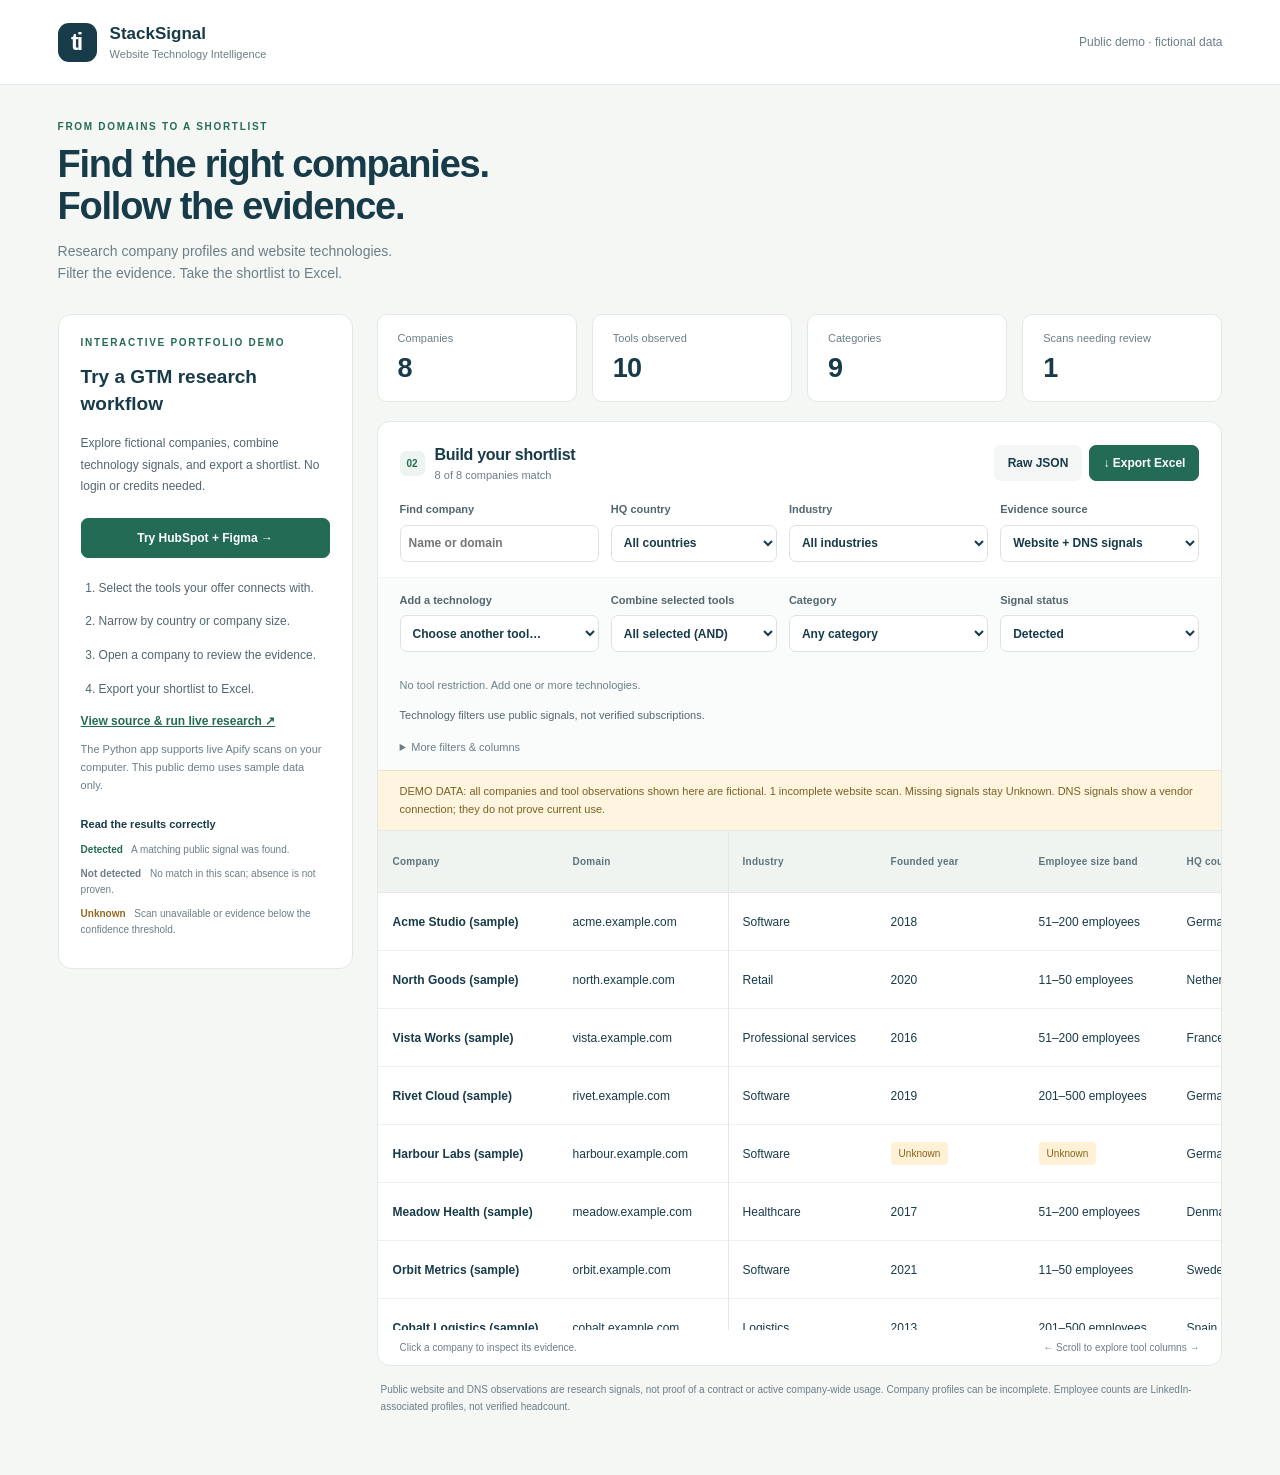
==== docs/index.html @ 9c19eadc "Release GTM research dashboard and interactive Pages demo" ====
<!doctype html>
<html lang="en"><head><meta charset="utf-8"><meta name="viewport" content="width=device-width,initial-scale=1"><title>StackSignal · Website Technology Intelligence</title><meta http-equiv="Content-Security-Policy" content="default-src 'self'; script-src 'self'; style-src 'self'; connect-src 'none'; img-src 'self' data:; object-src 'none'; base-uri 'none'; form-action 'none'"><meta name="description" content="Turn website technology signals and company profiles into an evidence-aware GTM shortlist."><link rel="stylesheet" href="./style.css"><script src="./engine.js" defer></script><script src="./xlsx.js" defer></script><script src="./demo-data.js" defer></script><script src="./app.js" defer></script></head>
<body data-mode="demo">
<header><a class="brand" href="./"><span class="brand-mark">ti</span><span>StackSignal<small>Website Technology Intelligence</small></span></a><span class="local-badge" id="mode-badge">Public demo · fictional data</span></header>
<main>
<section class="intro"><p class="eyebrow">FROM DOMAINS TO A SHORTLIST</p><h1>Find the right companies.<br>Follow the evidence.</h1><p>Research company profiles and website technologies.<br>Filter the evidence. Take the shortlist to Excel.</p></section>
<section class="workspace">
<aside class="panel research"><div id="demo-controls"><p class="eyebrow">INTERACTIVE PORTFOLIO DEMO</p><h2>Try a GTM research workflow</h2><p class="demo-copy">Explore fictional companies, combine technology signals, and export a shortlist. No login or credits needed.</p><button id="preset" class="primary">Try HubSpot + Figma →</button><ol class="tour"><li>Select the tools your offer connects with.</li><li>Narrow by country or company size.</li><li>Open a company to review the evidence.</li><li>Export your shortlist to Excel.</li></ol><a class="repo-link" href="https://github.com/vinaynaik432-debug/website-technology-intelligence" target="_blank" rel="noopener noreferrer">View source & run live research ↗</a><p class="hint">The Python app supports live Apify scans on your computer. This public demo uses sample data only.</p></div><div class="saved"><label for="runs">Saved research</label><select id="runs"></select><p id="saved-date" class="hint"></p></div>
<div class="key"><strong>Read the results correctly</strong><p><b class="yes-text">Detected</b> A matching public signal was found.</p><p><b>Not detected</b> No match in this scan; absence is not proven.</p><p><b class="unknown-text">Unknown</b> Scan unavailable or evidence below the confidence threshold.</p></div>
<div hidden id="live-controls"><button id="scan"></button><button id="retry"></button><input id="upload" type="file"><span id="scan-message"></span></div></aside>
<div class="results">
<div class="metrics"><div><span>Companies</span><strong id="company-count">—</strong></div><div><span>Tools observed</span><strong id="tool-count">—</strong></div><div><span>Categories</span><strong id="category-count">—</strong></div><div><span>Scans needing review</span><strong id="review-count">—</strong></div></div>
<section class="panel shortlist"><div class="results-heading"><div class="panel-heading"><span class="step">02</span><div><h2>Build your shortlist</h2><p id="result-count">Loading saved research…</p></div></div><div class="exports"><button id="json" class="quiet">Raw JSON</button><button id="excel" class="primary small">↓ Export Excel</button></div></div>
<div class="filters"><label>Find company<input id="query" type="search" placeholder="Name or domain"></label><label>HQ country<select id="country"><option value="">All countries</option></select></label><label>Industry<select id="industry"><option value="">All industries</option></select></label><label>Evidence source<select id="scope"><option value="all">Website + DNS signals</option><option value="website">Website observations</option><option value="dns">DNS signals</option></select></label></div>
<div class="filters secondary"><label>Add a technology<select id="tool"><option value="">Choose tools…</option></select></label><label>Combine selected tools<select id="tool-match"><option value="all">All selected (AND)</option><option value="any">Any selected (OR)</option></select></label><label>Category<select id="category"><option value="">Any category</option></select></label><label>Signal status<select id="state"><option value="Yes">Detected</option><option value="No">Not detected</option><option value="Unknown">Unknown</option></select></label></div>
<div class="selected-tools" id="selected-tools" aria-label="Selected technologies"></div><p id="filter-explanation" class="filter-explanation" aria-live="polite"></p><details class="advanced"><summary>More filters & columns</summary><p class="hint">Match score is the scanner’s fingerprint strength, not the probability of active use. DNS signals may reflect a past account.</p><div class="advanced-inner"><label>Minimum match score<select id="confidence"><option value="50">50 / 100 (default)</option><option value="75">75 / 100</option><option value="100">100 / 100</option><option value="0">Include weak signals</option></select></label><label>Min LinkedIn employees<input id="min-employees" type="number" min="0" placeholder="Any"></label><label>Max LinkedIn employees<input id="max-employees" type="number" min="0" placeholder="Any"></label><label class="check"><input id="all-fields" type="checkbox"> Show all company columns</label><button id="clear" class="quiet">Reset filters</button></div></details>
<div id="notice" class="notice" role="status" hidden></div>
<div class="table-container"><table id="company-table"><thead></thead><tbody></tbody></table><div id="empty" class="empty" hidden><strong>No companies match these filters</strong><p>Try another technology, select Unknown, or reset the filters.</p></div></div>
<div class="table-footer"><span>Click a company to inspect its evidence.</span><span>← Scroll to explore tool columns →</span></div>
</section>
<p class="footnote">Public website and DNS observations are research signals, not proof of a contract or active company-wide usage. Company profiles can be incomplete. Employee counts are LinkedIn-associated profiles, not verified headcount.</p>
</div></section>
</main>
<dialog id="detail"><div class="dialog-heading"><div><p class="eyebrow">COMPANY EVIDENCE</p><h2 id="detail-title"></h2><p id="detail-domain"></p></div><button id="close-detail" aria-label="Close company details">×</button></div><div id="detail-body"></div></dialog>
<div id="toast" role="status" hidden></div>
</body></html>
---- docs/style.css ----
:root{--ink:#183b49;--muted:#6b7e86;--line:#e2e8e7;--green:#236b55;--bg:#f5f7f5;--white:#fff;--amber:#92691f}*{box-sizing:border-box}body{margin:0;background:var(--bg);color:var(--ink);font:14px -apple-system,BlinkMacSystemFont,"Segoe UI",sans-serif}header{height:85px;padding:0 4.5%;border-bottom:1px solid var(--line);display:flex;align-items:center;justify-content:space-between;background:#fff}.brand{display:flex;align-items:center;gap:13px;color:var(--ink);text-decoration:none;font-size:17px;font-weight:650}.brand small{display:block;font-size:11px;color:var(--muted);font-weight:400;margin-top:4px}.brand-mark{width:39px;height:39px;display:grid;place-items:center;background:var(--ink);color:white;border-radius:11px;font-size:23px;letter-spacing:-2px;padding-right:2px}.local-badge{font-size:12px;color:var(--muted);display:flex;gap:7px;align-items:center}.local-badge span{height:6px;width:6px;border-radius:50%;background:#54a17c}main{max-width:1720px;margin:auto;padding:36px 4.5% 45px}.intro{margin-bottom:30px}.eyebrow{font-size:10px;font-weight:700;letter-spacing:1.7px;color:var(--green);margin:0 0 12px}h1{font-size:38px;line-height:1.1;letter-spacing:-1.25px;font-weight:620;margin:0 0 12px}.intro>p:last-child{color:var(--muted);line-height:1.6;margin:0}.workspace{display:grid;grid-template-columns:295px minmax(0,1fr);gap:24px;align-items:start}.panel{background:#fff;border:1px solid var(--line);border-radius:13px}.research{padding:22px}.panel-heading{display:flex;gap:10px;align-items:center;margin-bottom:22px}.panel-heading h2{margin:0;font-size:16px;font-weight:650;letter-spacing:-.3px}.step{font-size:10px;font-weight:600;display:grid;place-items:center;width:25px;height:25px;background:#edf3ef;border-radius:6px;color:var(--green);flex-shrink:0}label{display:block;font-size:11px;font-weight:600;line-height:1.5;color:#52666f}input,select,textarea{display:block;width:100%;border:1px solid #dbe3e0;border-radius:7px;background:white;color:var(--ink);font:inherit;font-size:12px;padding:10px;margin-top:7px;outline:none}input:focus,select:focus,textarea:focus{border-color:#4e8f77;box-shadow:0 0 0 3px #e8f2ed}textarea{resize:vertical;font:13px/1.8 ui-monospace,monospace;min-height:116px}button,.upload{cursor:pointer;font:600 12px -apple-system,BlinkMacSystemFont,"Segoe UI",sans-serif}button{border:1px solid var(--line);border-radius:7px;background:white;padding:10px 13px;color:var(--ink)}button:hover{filter:brightness(.97)}button:disabled{opacity:.5;cursor:wait}.primary{background:var(--green);color:white;border-color:var(--green);padding:12px 15px}.research>.primary{width:100%;display:flex;justify-content:space-between;margin-top:18px}.small{padding:10px 13px}.quiet{border-color:transparent;background:#f3f6f4}.hint{font-size:11px;line-height:1.6;color:var(--muted);font-weight:400;margin:10px 0 0}.upload-row{display:flex;flex-wrap:wrap;gap:10px;align-items:center;margin-top:11px}.upload{font-size:11px;color:var(--green)}.upload-row span{font-size:10px;color:var(--muted);overflow-wrap:anywhere}.settings{margin-top:20px;font-size:11px}.settings summary,.advanced summary{cursor:pointer;color:var(--muted);font-size:11px}.settings label{margin-top:14px}.check{display:flex;align-items:center;gap:7px;font-size:11px;line-height:1.5}.check input{width:13px;height:13px;margin:0;accent-color:var(--green)}.budget{margin-top:20px;background:#f4f7f3;padding:13px;border-radius:7px}.budget strong{display:block;font-size:12px}.budget span{display:block;color:var(--muted);font-size:10px;margin-top:7px;line-height:1.5}.saved{margin-top:23px;padding-top:20px;border-top:1px solid var(--line)}.key{margin-top:22px;font-size:10px;color:var(--muted);line-height:1.6}.key strong{color:var(--ink);font-size:11px}.key p{margin:8px 0}.key b{margin-right:6px}.yes-text{color:var(--green)}.unknown-text{color:var(--amber)}.metrics{display:grid;grid-template-columns:repeat(4,1fr);gap:15px;margin-bottom:19px}.metrics>div{padding:17px 20px;border:1px solid var(--line);border-radius:10px;background:#fff}.metrics span{display:block;font-size:11px;color:var(--muted)}.metrics strong{display:block;font-size:27px;font-weight:600;letter-spacing:-.8px;margin-top:9px}.shortlist{overflow:hidden}.results-heading{display:flex;align-items:center;justify-content:space-between;gap:10px;padding:23px 22px 20px}.results-heading .panel-heading{margin:0}.results-heading p{font-size:11px;color:var(--muted);margin:5px 0 0}.exports{display:flex;gap:7px}.filters{display:grid;grid-template-columns:1.2fr 1fr 1.2fr 1.2fr;gap:12px;padding:0 22px 15px}.filters select,.filters input{min-width:0;font-size:12px;height:37px;padding:8px}.secondary{background:#fafcfb;padding-top:14px;border-top:1px solid #f1f4f1}.advanced{padding:0 22px 17px;background:#fafcfb}.advanced-inner{display:flex;gap:12px;align-items:end;flex-wrap:wrap;margin-top:14px}.advanced-inner>label{flex:1;min-width:100px}.advanced-inner input[type=number]{height:33px}.notice{margin:0;padding:12px 22px;font-size:11px;line-height:1.6;background:#fff5df;color:#7b5f23;border-top:1px solid #f1e4c6}.table-container{overflow:auto;max-height:500px;min-height:250px;border-top:1px solid var(--line)}table{border-collapse:separate;border-spacing:0;width:100%;font-size:12px}th{text-align:left;white-space:normal;background:#f0f4f1;color:#5e737b;font-weight:600;font-size:10px;letter-spacing:.2px;min-width:148px;max-width:210px;height:62px;padding:12px 15px;border-bottom:1px solid var(--line);position:sticky;top:0;z-index:3}td{padding:17px 15px;border-bottom:1px solid #edf1ee;max-width:250px;min-width:148px;white-space:nowrap;text-overflow:ellipsis;overflow:hidden;background:#fff;line-height:1.5}tbody tr:hover td{background:#f7faf7}th:first-child,td:first-child{position:sticky;left:0;min-width:180px;max-width:180px;z-index:2}th:first-child{z-index:5}td:first-child{font-weight:650;color:var(--ink)}td:first-child button{border:0;padding:0;background:transparent;font:inherit;color:inherit;text-align:left}th:nth-child(2),td:nth-child(2){position:sticky;left:180px;min-width:170px;max-width:170px;z-index:2;box-shadow:1px 0 0 var(--line)}th:nth-child(2){z-index:5}.pill{font-size:10px;padding:4px 8px;border-radius:4px;display:inline-block;background:#f1f4f3;color:#718189}.pill.yes{background:#e7f3eb;color:#256747}.pill.unknown{background:#fff1d6;color:#87631c}.table-footer{display:flex;justify-content:space-between;padding:12px 22px;font-size:10px;color:var(--muted);gap:15px}.footnote{font-size:10px;color:var(--muted);line-height:1.7;margin:15px 4px;max-width:920px}.empty{text-align:center;padding:70px 20px;color:var(--muted);font-size:12px}.empty strong{color:var(--ink)}dialog{width:min(1000px,94vw);max-height:88vh;border:0;border-radius:14px;padding:28px;color:var(--ink);box-shadow:0 18px 80px #142b4933}dialog::backdrop{background:#122e4266}.dialog-heading{display:flex;justify-content:space-between;align-items:start}.dialog-heading h2{font-size:26px;margin:0}.dialog-heading p:not(.eyebrow){color:var(--muted);font-size:12px}.dialog-heading button{font-size:23px;border:0;padding:0 8px}.fact-grid{display:grid;grid-template-columns:repeat(3,minmax(0,1fr));gap:14px;margin:20px 0}.fact{padding:12px;background:#f5f8f5;border-radius:7px}.fact span{display:block;font-size:10px;color:var(--muted);margin-bottom:6px}.fact strong{font-size:12px;overflow-wrap:anywhere}.detail-note{font-size:12px;line-height:1.7;padding:12px;background:#fff6e4;border-radius:7px}.evidence-list{display:grid;gap:10px;margin-top:15px}.evidence-card{border:1px solid var(--line);border-radius:8px;padding:13px}.evidence-card h3{font-size:13px;margin:0 0 6px}.evidence-card p{font-size:11px;line-height:1.7;margin:5px 0;color:var(--muted);overflow-wrap:anywhere}.evidence-card a,.source-link{color:var(--green)}#toast{position:fixed;bottom:20px;right:24px;max-width:450px;padding:15px 20px;border-radius:10px;background:var(--ink);color:white;box-shadow:0 4px 20px #0002;z-index:10;font-size:12px;line-height:1.6}button:focus-visible,summary:focus-visible,.upload:focus-visible{outline:3px solid #8dbba7;outline-offset:3px}[hidden]{display:none!important}@media(min-width:1400px){.intro{display:grid;grid-template-columns:1fr 1fr}.intro .eyebrow{grid-column:1/-1}.intro>p:last-child{align-self:end;justify-self:end;padding-bottom:3px}}@media(max-width:1000px){main{padding:25px}.workspace{grid-template-columns:250px minmax(0,1fr);gap:16px}.research{padding:17px}.filters{grid-template-columns:1fr 1fr}.metrics{gap:8px}.metrics>div{padding:12px}.metrics span{font-size:10px}.results-heading{align-items:start;flex-direction:column;gap:15px}}@media(max-width:720px){header{padding:0 20px;height:72px}.local-badge{display:none}main{padding:25px 16px}h1{font-size:32px}.workspace{grid-template-columns:1fr}.research{padding:20px}.metrics{grid-template-columns:1fr 1fr}.fact-grid{grid-template-columns:1fr 1fr}.table-footer span:last-child{display:none}.intro{margin-bottom:23px}.filters{padding-left:15px;padding-right:15px}.results-heading{padding:20px 15px;flex-direction:row;align-items:center}.exports .quiet{display:none}}

.results,.filters>label,.metrics>div{min-width:0}.filters{grid-template-columns:minmax(0,1.2fr) minmax(0,1fr) minmax(0,1.2fr) minmax(0,1.2fr)}.filters select{max-width:100%;text-overflow:ellipsis}.metrics{grid-template-columns:repeat(4,minmax(0,1fr))}@media(max-width:1000px){.filters{grid-template-columns:repeat(2,minmax(0,1fr))}}@media(max-width:720px){.metrics{grid-template-columns:repeat(2,minmax(0,1fr))}}
/* Multi-tool selection and portfolio demo. */
.selected-tools{display:flex;flex-wrap:wrap;gap:7px;padding:0 22px 10px;background:#fafcfb;min-height:40px}.tool-chip{background:#e7f3eb;color:#205b45;border:1px solid #b8d5c5;font-size:11px;padding:7px 11px}.filter-explanation{background:#fafcfb;margin:0;padding:0 22px 16px;color:#52666f;font-size:11px;line-height:1.6}.brief{padding:17px;background:#edf5ef;border:1px solid #cfe0d4;border-radius:9px;margin:16px 0}.brief p{font-size:12px;line-height:1.7}.brief strong{font-size:14px}.demo-copy{font-size:12px;line-height:1.8;color:#52666f}.tour{padding-left:18px;font-size:12px;line-height:1.8;color:#52666f}.tour li{margin:12px 0}.repo-link{display:block;color:#236b55;font-size:12px;font-weight:650;line-height:1.6}.research h2{font-size:19px;line-height:1.4}.research #retry{width:100%;margin-top:14px}.research #preset{width:100%;margin:8px 0}.research .budget{margin-bottom:14px}.advanced-inner select{min-height:35px}.local-badge{white-space:nowrap}td .pill{white-space:nowrap}#detail-body>.detail-note{font-size:11px}body[data-mode=demo] .saved{display:none}@media(max-width:720px){.selected-tools,.filter-explanation{padding-left:15px;padding-right:15px}.exports{flex-wrap:wrap}.results-heading{align-items:start;flex-direction:column}.local-badge{display:none}.filters{gap:10px}th:first-child,td:first-child{min-width:150px;max-width:150px}th:nth-child(2),td:nth-child(2){position:static;box-shadow:none}}
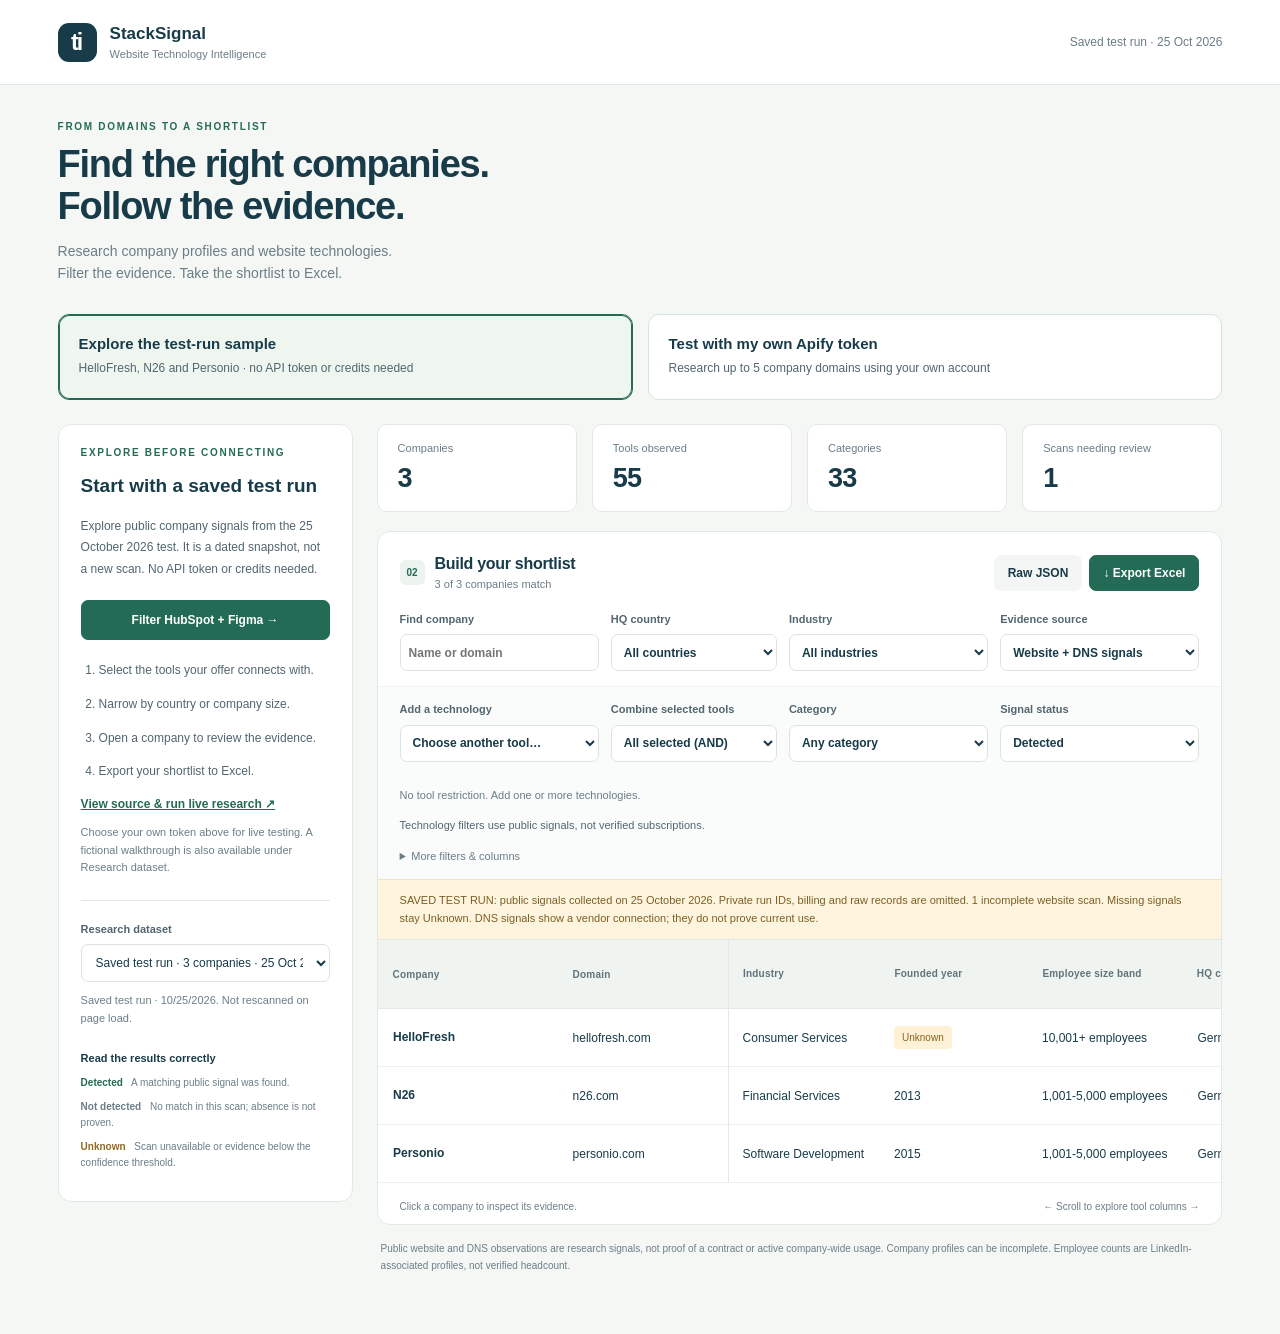
==== commit b3c5d682: "Add visitor-owned Apify research and a sanitized test-run sample" ====
--- a/docs/index.html
+++ b/docs/index.html
@@ -1,13 +1,23 @@
 <!doctype html>
-<html lang="en"><head><meta charset="utf-8"><meta name="viewport" content="width=device-width,initial-scale=1"><title>StackSignal · Website Technology Intelligence</title><meta http-equiv="Content-Security-Policy" content="default-src 'self'; script-src 'self'; style-src 'self'; connect-src 'none'; img-src 'self' data:; object-src 'none'; base-uri 'none'; form-action 'none'"><meta name="description" content="Turn website technology signals and company profiles into an evidence-aware GTM shortlist."><link rel="stylesheet" href="./style.css"><script src="./engine.js" defer></script><script src="./xlsx.js" defer></script><script src="./demo-data.js" defer></script><script src="./app.js" defer></script></head>
+<html lang="en"><head><meta charset="utf-8"><meta name="viewport" content="width=device-width,initial-scale=1"><title>StackSignal · Website Technology Intelligence</title><meta http-equiv="Content-Security-Policy" content="default-src 'self'; script-src 'self'; style-src 'self'; connect-src https://api.apify.com; img-src 'self' data:; object-src 'none'; base-uri 'none'; form-action 'none'"><meta name="description" content="Turn website technology signals and company profiles into an evidence-aware GTM shortlist."><link rel="stylesheet" href="./style.css"><script src="./engine.js" defer></script><script src="./xlsx.js" defer></script><script src="./demo-data.js" defer></script><script src="./test-data.js" defer></script><script src="./browser-apify.js" defer></script><script src="./app.js" defer></script></head>
 <body data-mode="demo">
-<header><a class="brand" href="./"><span class="brand-mark">ti</span><span>StackSignal<small>Website Technology Intelligence</small></span></a><span class="local-badge" id="mode-badge">Public demo · fictional data</span></header>
+<header><a class="brand" href="./"><span class="brand-mark">ti</span><span>StackSignal<small>Website Technology Intelligence</small></span></a><span class="local-badge" id="mode-badge">Explore sample or use your own token</span></header>
 <main>
 <section class="intro"><p class="eyebrow">FROM DOMAINS TO A SHORTLIST</p><h1>Find the right companies.<br>Follow the evidence.</h1><p>Research company profiles and website technologies.<br>Filter the evidence. Take the shortlist to Excel.</p></section>
+<section id="experience-choice" class="experience-choice" aria-label="Choose how to use StackSignal">
+<button id="choose-sample" class="experience-card" aria-pressed="true"><strong>Explore the test-run sample</strong><span>HelloFresh, N26 and Personio · no API token or credits needed</span></button>
+<button id="choose-live" class="experience-card" aria-pressed="false"><strong>Test with my own Apify token</strong><span>Research up to 5 company domains using your own account</span></button>
+</section>
 <section class="workspace">
-<aside class="panel research"><div id="demo-controls"><p class="eyebrow">INTERACTIVE PORTFOLIO DEMO</p><h2>Try a GTM research workflow</h2><p class="demo-copy">Explore fictional companies, combine technology signals, and export a shortlist. No login or credits needed.</p><button id="preset" class="primary">Try HubSpot + Figma →</button><ol class="tour"><li>Select the tools your offer connects with.</li><li>Narrow by country or company size.</li><li>Open a company to review the evidence.</li><li>Export your shortlist to Excel.</li></ol><a class="repo-link" href="https://github.com/vinaynaik432-debug/website-technology-intelligence" target="_blank" rel="noopener noreferrer">View source & run live research ↗</a><p class="hint">The Python app supports live Apify scans on your computer. This public demo uses sample data only.</p></div><div class="saved"><label for="runs">Saved research</label><select id="runs"></select><p id="saved-date" class="hint"></p></div>
+<aside class="panel research"><div id="live-controls" hidden><div class="panel-heading"><span class="step">01</span><h2>Research companies</h2></div>
+<label for="domains">Company domains</label><textarea id="domains" rows="4" placeholder="hellofresh.com&#10;n26.com&#10;personio.com"></textarea>
+<div class="upload-row"><label class="upload" for="upload">↑ Upload CSV or TXT</label><input id="upload" type="file" accept=".csv,.txt" hidden><span id="upload-label">One domain per line</span></div>
+<details class="settings"><summary>Connection & scan settings</summary><label for="api-token">Apify API token</label><input id="api-token" type="password" autocomplete="off" placeholder="Used in memory; never saved"><p class="hint">Your token stays in memory and is sent only to Apify. <a href="https://docs.apify.com/integrations/api" target="_blank" rel="noopener noreferrer">Find your Apify token ↗</a></p><label class="check"><input id="render-js" type="checkbox" checked> Render JavaScript for better coverage</label><label for="allowance">Maximum charge for this scan (USD)</label><input id="allowance" type="number" min="0.1" max="5" step="0.1" value="1"><p class="hint" id="cap-note">Split between two Actors. A cap is reserved before starting, even if the scan is interrupted.</p></details>
+<label id="spend-consent-row" class="check" hidden><input id="spend-consent" type="checkbox"> I understand this scan uses credits from my own Apify account.</label><button id="scan" class="primary">Research domains <span>→</span></button><p id="scan-message" class="hint" aria-live="polite">Live research uses Apify credits. Browsing saved results is free.</p>
+<div id="run-links" class="run-links" aria-live="polite"></div><button id="clear-private" class="quiet" hidden>Clear my browser results</button><div class="budget"><strong id="budget">$5.00 test allowance</strong><span id="budget-detail">Loading…</span></div>
+<button id="retry" class="quiet" disabled>Retry incomplete websites</button><p class="hint" id="retry-note">Retries only failed website scans, reuses company profiles, and reserves the selected cap. Available after a five-minute pause.</p></div><div id="demo-controls"><p class="eyebrow">EXPLORE BEFORE CONNECTING</p><h2>Start with a saved test run</h2><p class="demo-copy">Explore public company signals from the 25 October 2026 test. It is a dated snapshot, not a new scan. No API token or credits needed.</p><button id="preset" class="primary">Filter HubSpot + Figma →</button><ol class="tour"><li>Select the tools your offer connects with.</li><li>Narrow by country or company size.</li><li>Open a company to review the evidence.</li><li>Export your shortlist to Excel.</li></ol><a class="repo-link" href="https://github.com/vinaynaik432-debug/website-technology-intelligence" target="_blank" rel="noopener noreferrer">View source & run live research ↗</a><p class="hint">Choose your own token above for live testing. A fictional walkthrough is also available under Research dataset.</p></div><div class="saved"><label for="runs">Saved research</label><select id="runs"></select><p id="saved-date" class="hint"></p></div>
 <div class="key"><strong>Read the results correctly</strong><p><b class="yes-text">Detected</b> A matching public signal was found.</p><p><b>Not detected</b> No match in this scan; absence is not proven.</p><p><b class="unknown-text">Unknown</b> Scan unavailable or evidence below the confidence threshold.</p></div>
-<div hidden id="live-controls"><button id="scan"></button><button id="retry"></button><input id="upload" type="file"><span id="scan-message"></span></div></aside>
+</aside>
 <div class="results">
 <div class="metrics"><div><span>Companies</span><strong id="company-count">—</strong></div><div><span>Tools observed</span><strong id="tool-count">—</strong></div><div><span>Categories</span><strong id="category-count">—</strong></div><div><span>Scans needing review</span><strong id="review-count">—</strong></div></div>
 <section class="panel shortlist"><div class="results-heading"><div class="panel-heading"><span class="step">02</span><div><h2>Build your shortlist</h2><p id="result-count">Loading saved research…</p></div></div><div class="exports"><button id="json" class="quiet">Raw JSON</button><button id="excel" class="primary small">↓ Export Excel</button></div></div>
--- a/docs/style.css
+++ b/docs/style.css
@@ -3,3 +3,4 @@
 .results,.filters>label,.metrics>div{min-width:0}.filters{grid-template-columns:minmax(0,1.2fr) minmax(0,1fr) minmax(0,1.2fr) minmax(0,1.2fr)}.filters select{max-width:100%;text-overflow:ellipsis}.metrics{grid-template-columns:repeat(4,minmax(0,1fr))}@media(max-width:1000px){.filters{grid-template-columns:repeat(2,minmax(0,1fr))}}@media(max-width:720px){.metrics{grid-template-columns:repeat(2,minmax(0,1fr))}}
 /* Multi-tool selection and portfolio demo. */
 .selected-tools{display:flex;flex-wrap:wrap;gap:7px;padding:0 22px 10px;background:#fafcfb;min-height:40px}.tool-chip{background:#e7f3eb;color:#205b45;border:1px solid #b8d5c5;font-size:11px;padding:7px 11px}.filter-explanation{background:#fafcfb;margin:0;padding:0 22px 16px;color:#52666f;font-size:11px;line-height:1.6}.brief{padding:17px;background:#edf5ef;border:1px solid #cfe0d4;border-radius:9px;margin:16px 0}.brief p{font-size:12px;line-height:1.7}.brief strong{font-size:14px}.demo-copy{font-size:12px;line-height:1.8;color:#52666f}.tour{padding-left:18px;font-size:12px;line-height:1.8;color:#52666f}.tour li{margin:12px 0}.repo-link{display:block;color:#236b55;font-size:12px;font-weight:650;line-height:1.6}.research h2{font-size:19px;line-height:1.4}.research #retry{width:100%;margin-top:14px}.research #preset{width:100%;margin:8px 0}.research .budget{margin-bottom:14px}.advanced-inner select{min-height:35px}.local-badge{white-space:nowrap}td .pill{white-space:nowrap}#detail-body>.detail-note{font-size:11px}body[data-mode=demo] .saved{display:none}@media(max-width:720px){.selected-tools,.filter-explanation{padding-left:15px;padding-right:15px}.exports{flex-wrap:wrap}.results-heading{align-items:start;flex-direction:column}.local-badge{display:none}.filters{gap:10px}th:first-child,td:first-child{min-width:150px;max-width:150px}th:nth-child(2),td:nth-child(2){position:static;box-shadow:none}}
+.experience-choice{display:grid;grid-template-columns:1fr 1fr;gap:15px;margin:0 0 24px}.experience-card{text-align:left;background:#fff;border:1px solid #d7e3dc;padding:20px;border-radius:11px}.experience-card strong{display:block;font-size:15px;margin-bottom:7px}.experience-card span{display:block;font-size:12px;color:#52666f;line-height:1.6;font-weight:400}.experience-card[aria-pressed=true]{border-color:#236b55;box-shadow:inset 0 0 0 1px #236b55;background:#eff6f0}.run-links{font-size:11px;line-height:1.6;margin-top:15px;overflow-wrap:anywhere}.run-links a{color:#236b55}#spend-consent-row{margin-top:15px}#clear-private{margin-top:10px;font-size:11px}body[data-mode=demo] .saved{display:block}.settings[open]{padding-bottom:5px}@media(max-width:720px){.experience-choice{grid-template-columns:1fr;gap:10px}.experience-card{padding:15px}}
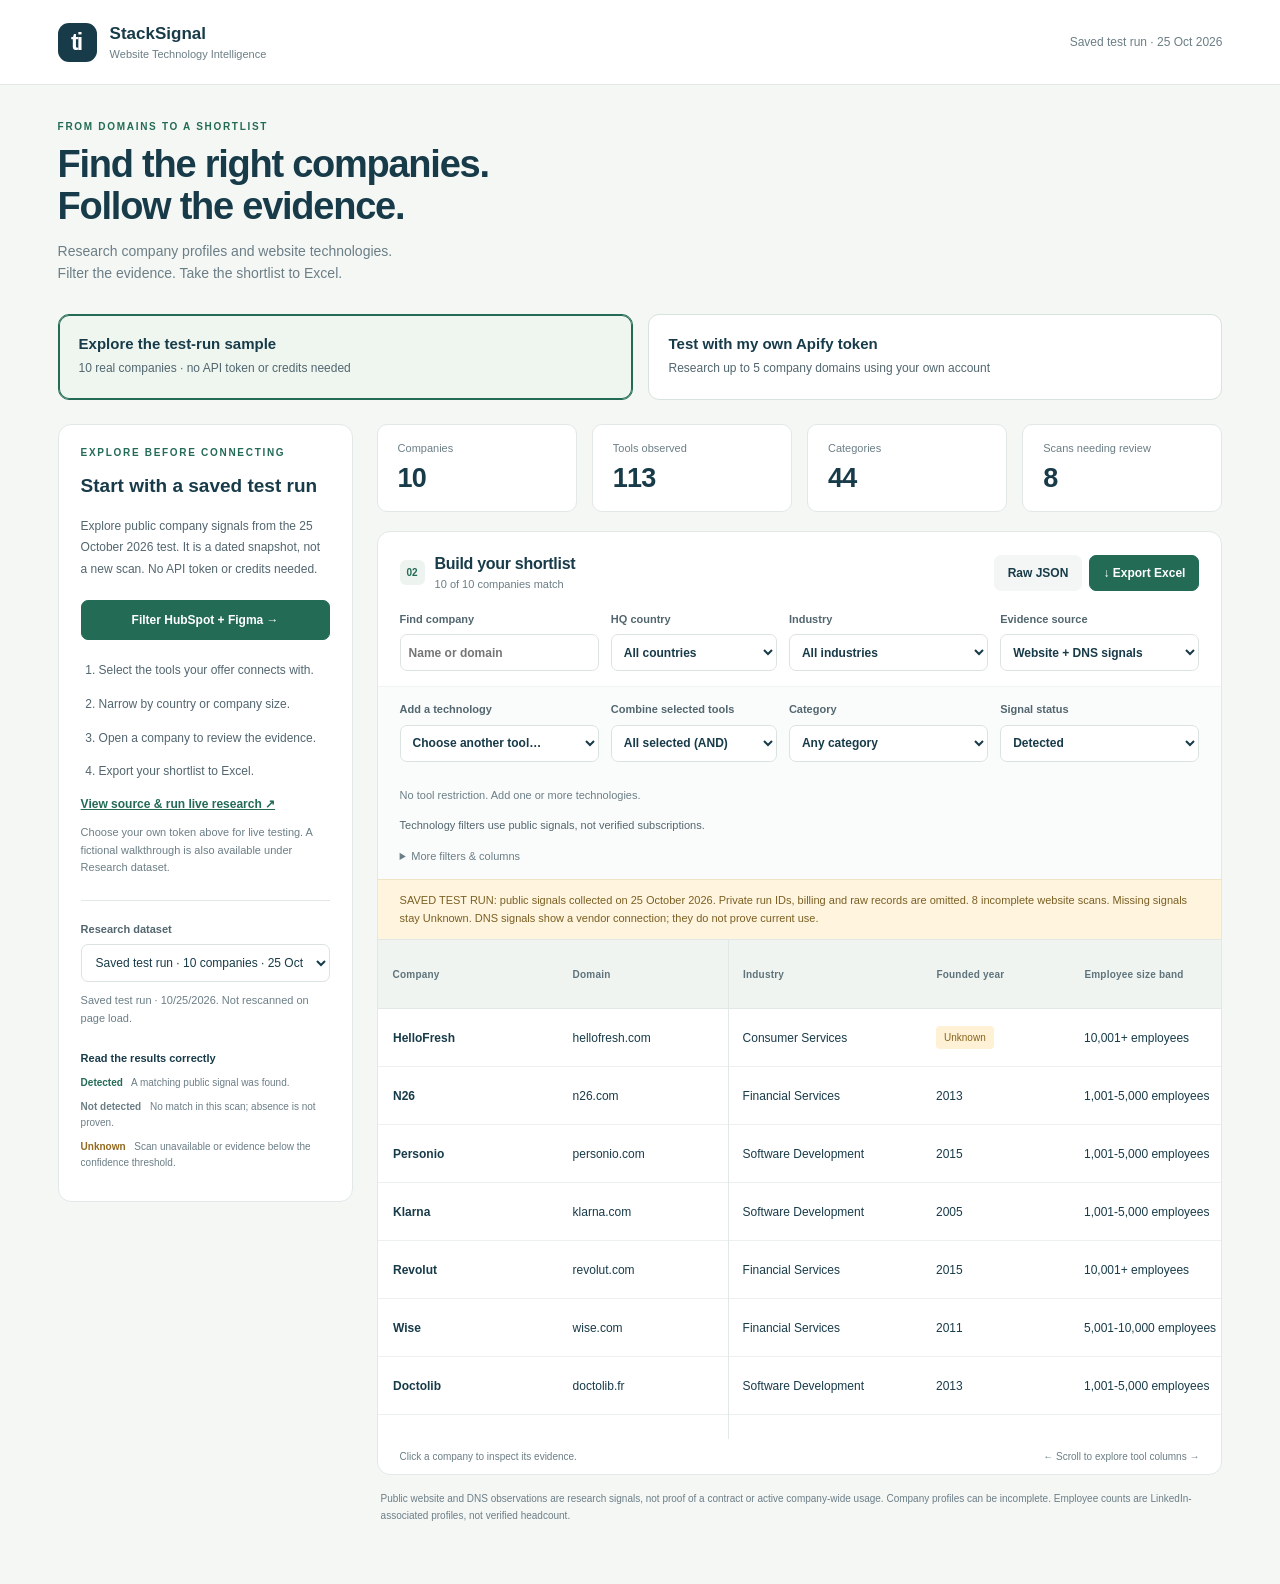
==== commit a68c511b: "Expand the public test-run sample to ten real companies" ====
--- a/docs/index.html
+++ b/docs/index.html
@@ -5,7 +5,7 @@
 <main>
 <section class="intro"><p class="eyebrow">FROM DOMAINS TO A SHORTLIST</p><h1>Find the right companies.<br>Follow the evidence.</h1><p>Research company profiles and website technologies.<br>Filter the evidence. Take the shortlist to Excel.</p></section>
 <section id="experience-choice" class="experience-choice" aria-label="Choose how to use StackSignal">
-<button id="choose-sample" class="experience-card" aria-pressed="true"><strong>Explore the test-run sample</strong><span>HelloFresh, N26 and Personio · no API token or credits needed</span></button>
+<button id="choose-sample" class="experience-card" aria-pressed="true"><strong>Explore the test-run sample</strong><span id="sample-summary">Real company research · no API token or credits needed</span></button>
 <button id="choose-live" class="experience-card" aria-pressed="false"><strong>Test with my own Apify token</strong><span>Research up to 5 company domains using your own account</span></button>
 </section>
 <section class="workspace">
